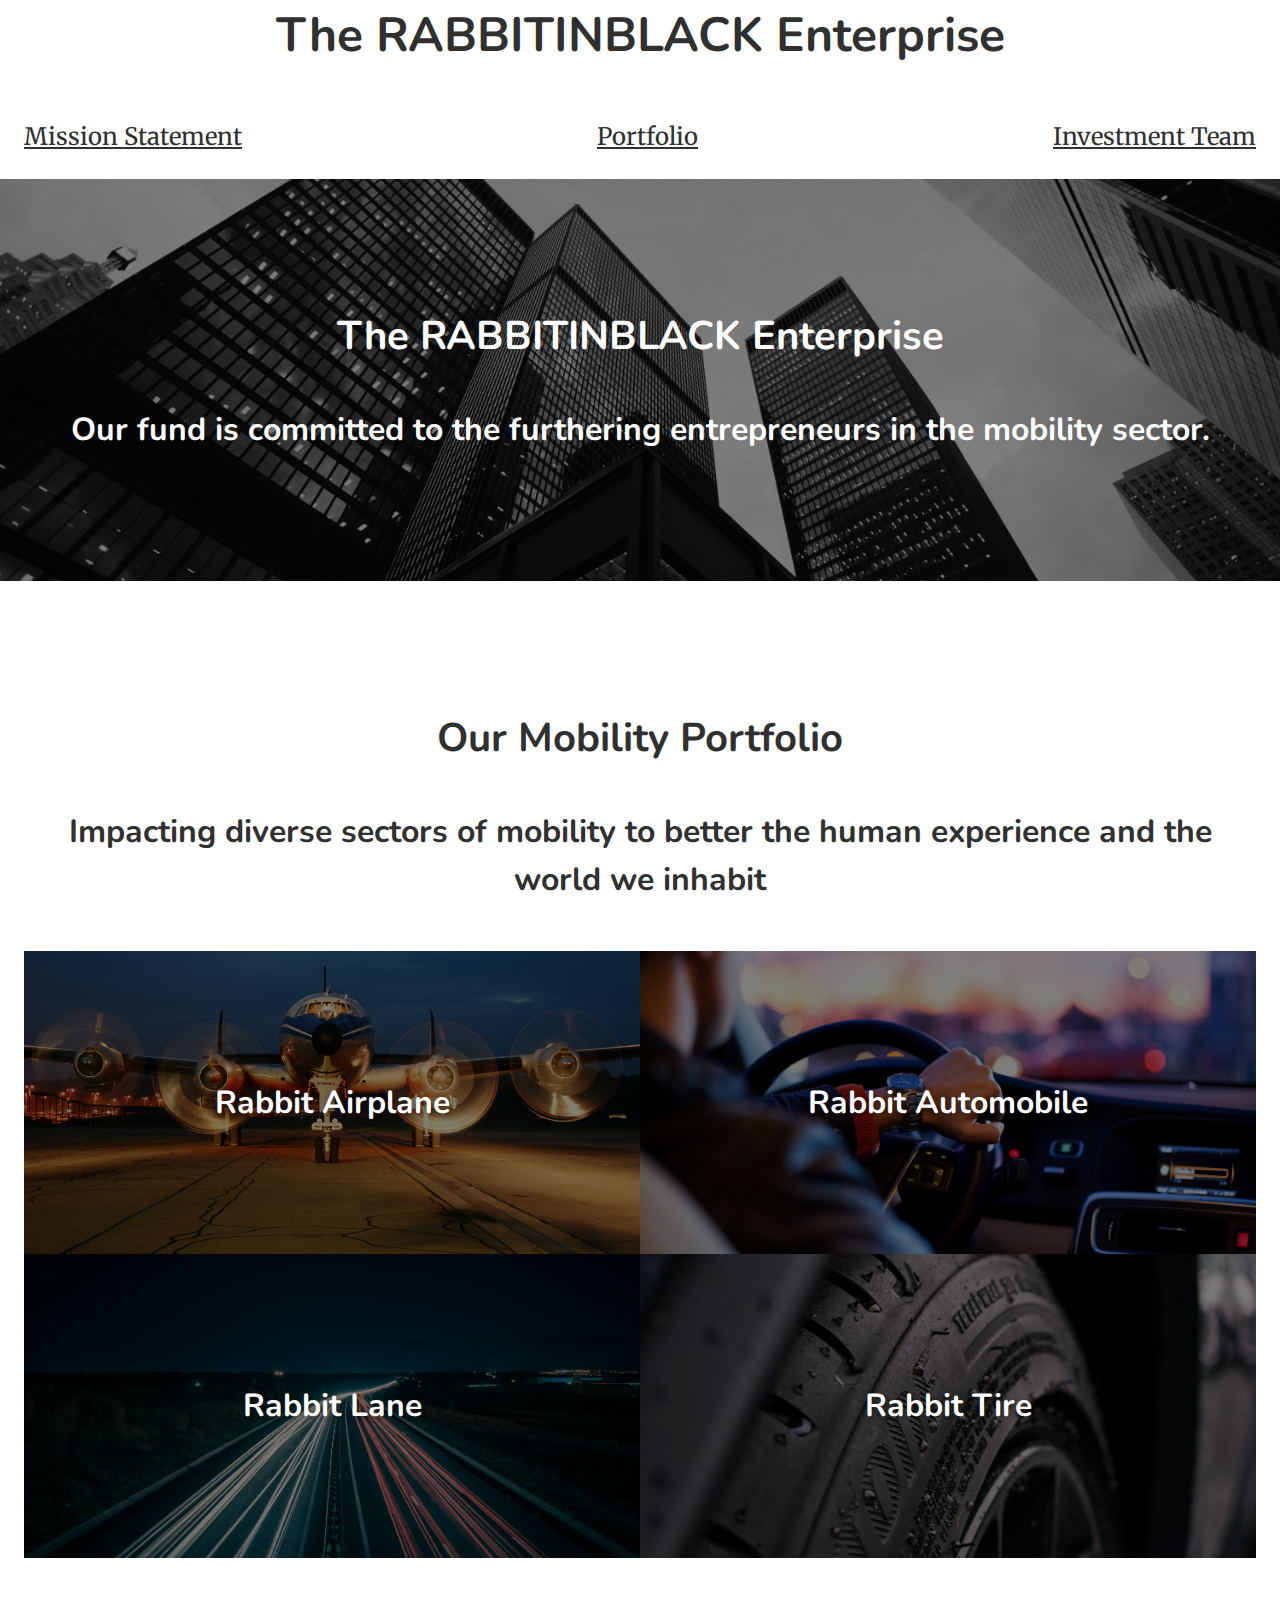
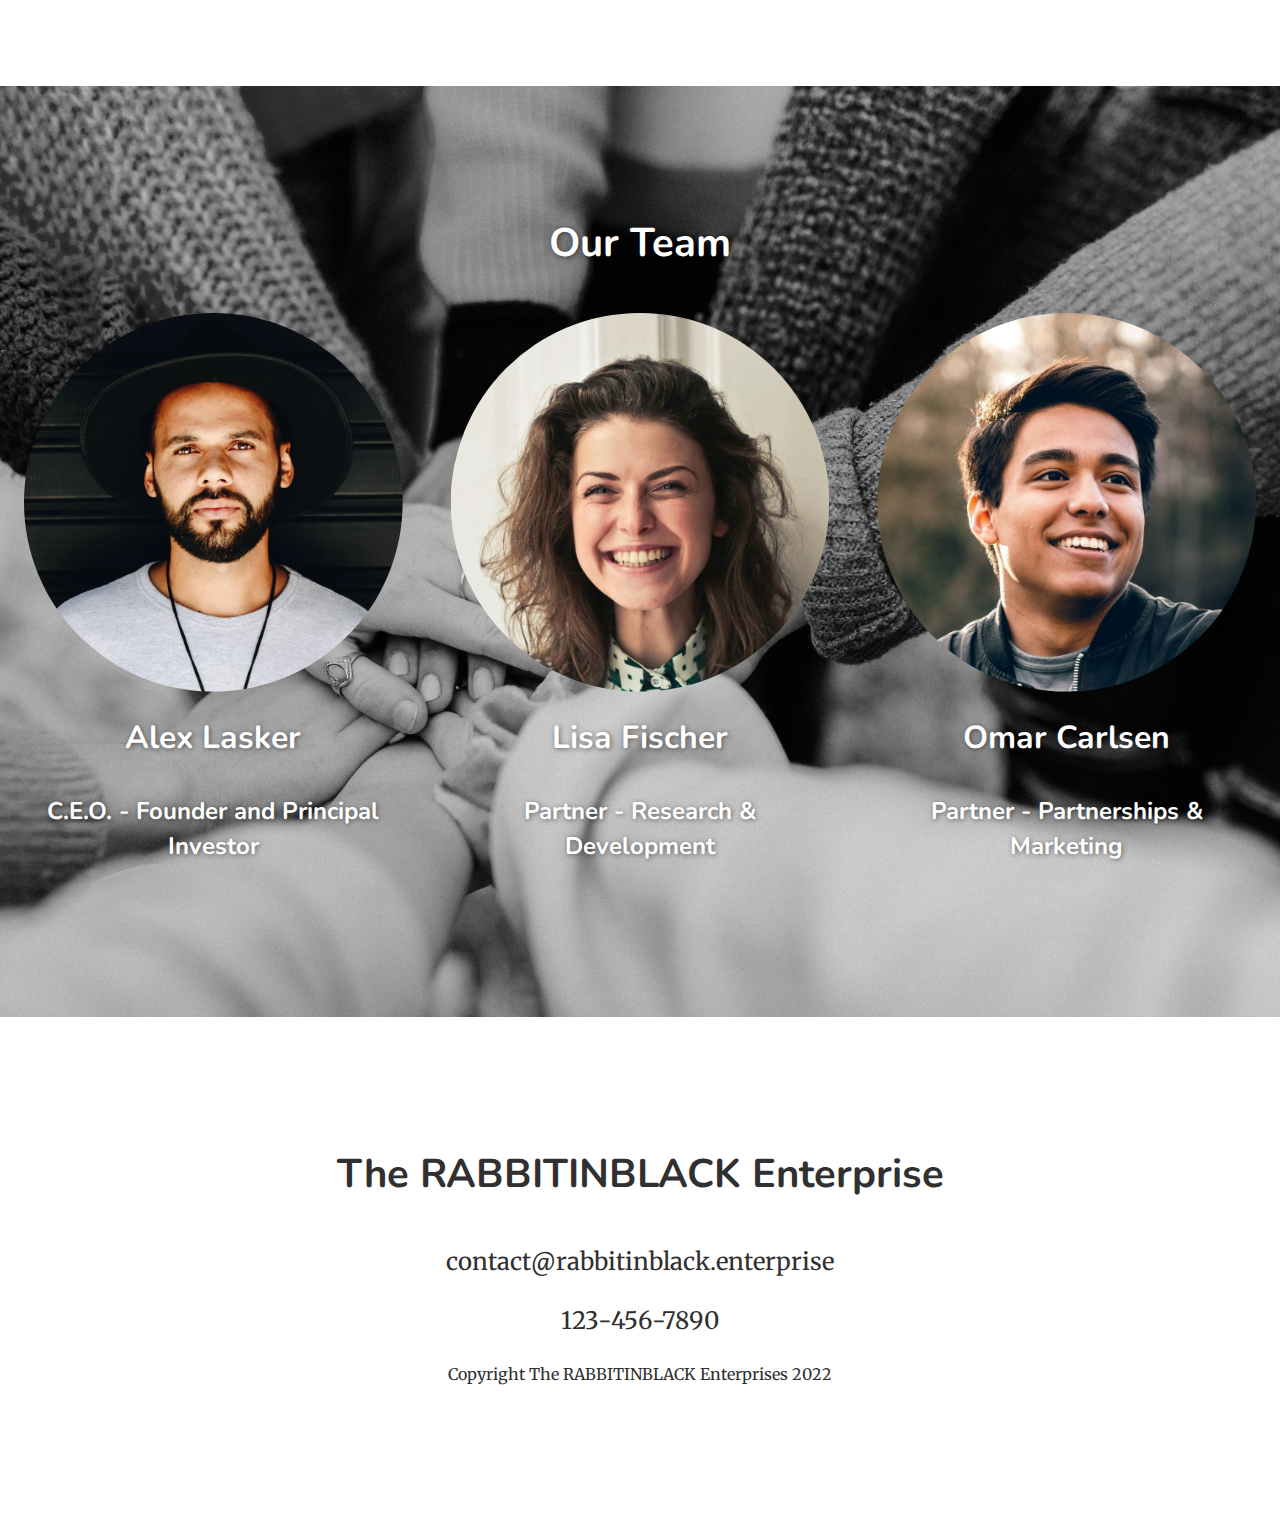
==== codecademy/flexbox-business-site-starting/index.html @ c0f6220d "Add Company Home Page with Flexbox Project" ====
<!DOCTYPE html>
<html lang="en">
<head>
  <meta charset="UTF-8">
  <meta http-equiv="X-UA-Compatible" content="IE=edge">
  <meta name="viewport" content="width=device-width, initial-scale=1.0">
  <title>Company Home Page with Flexbox</title>
  <link rel="shortcut icon" href="favicon.ico" type="image/x-icon">
  <link rel="preconnect" href="https://fonts.googleapis.com">
  <link rel="preconnect" href="https://fonts.gstatic.com" crossorigin>
  <link href="https://fonts.googleapis.com/css2?family=Merriweather:wght@400;700&family=Nunito:wght@400;700&display=swap" rel="stylesheet">
  <link rel="stylesheet" href="./normalize.css">
  <link rel="stylesheet" href="./styles.css">
</head>
<body>
<header class="header container">
  <h1 class="company-name">
    The RABBITINBLACK Enterprise
  </h1>

  <nav class="main-navigation">
    <ul class="menu">
      <li class="menu-item">
        <a href="#mission">
          Mission Statement
        </a>
      </li>

      <li class="menu-item">
        <a href="#portfolio">
          Portfolio
        </a>
      </li>

      <li class="menu-item">
        <a href="#investmentteam">
          Investment Team
        </a>
      </li>
    </ul>
  </nav>
</header>

<main class="main">
  <section id="mission" class="section">
    <img src="./img/banner.webp" alt="Mission Statement Background" class="background">
    <div class="wrapper">
      <h2 class="title">The RABBITINBLACK Enterprise</h2>
      <h3 class="sub-title">Our fund is committed to the furthering entrepreneurs in the mobility sector.</h3>
    </div>
  </section>

  <section id="portfolio" class="section">
    <div class="container">
      <header class="portfolio-header">
        <h2 class="title">Our Mobility Portfolio</h2>
        <h3 class="sub-title">Impacting diverse sectors of mobility to better the human experience and the world we inhabit</h3>
      </header>
      <article class="article">
        <ul class="portfolio-list">
          <li class="portfolio-item">
            <a href="#">
              <img src="./img/airplane.webp" alt="Rabbit Airplane Background" class="background">
              <h3 class="title">Rabbit Airplane</h3>
            </a>
          </li>

          <li class="portfolio-item">
            <a href="#">
              <img src="./img/automobile.webp" alt="Rabbit Automobile Background" class="background">
              <h3 class="title">Rabbit Automobile</h3>
            </a>
          </li>

          <li class="portfolio-item">
            <a href="#">
              <img src="./img/lane.webp" alt="Rabbit Lane Background" class="background">
              <h3 class="title">Rabbit Lane</h3>
            </a>
          </li>

          <li class="portfolio-item">
            <a href="#">
              <img src="./img/tire.webp" alt="Rabbit Tire Background" class="background">
              <h3 class="title">Rabbit Tire</h3>
            </a>
          </li>
        </ul>
      </article>
    </div>
  </section>

  <section id="investmentteam" class="section">
    <img src="./img/team.webp" alt="Investment Team Background" class="background">

    <div class="container">
      <header class="investmentteam-header">
        <h2 class="title">Our Team</h2>
      </header>

      <article class="article">
        <ul class="team-list">
          <li class="team-item">
            <figure class="avatar">
              <img src="./img/avatar-1.webp" alt="Alex Lasker Avatar">
            </figure>
            <h3 class="name">Alex Lasker</h3>
            <h4 class="position">C.E.O. - Founder and Principal Investor</h4>
          </li>

          <li class="team-item">
            <figure class="avatar">
              <img src="./img/avatar-2.webp" alt="Lisa Fischer Avatar">
            </figure>
            <h3 class="name">Lisa Fischer</h3>
            <h4 class="position">Partner - Research & Development</h4>
          </li>

          <li class="team-item">
            <figure class="avatar">
              <img src="./img/avatar-3.webp" alt="Omar Carlsen Avatar">
            </figure>
            <h3 class="name">Omar Carlsen</h3>
            <h4 class="position">Partner - Partnerships & Marketing</h4>
          </li>
        </ul>
      </article>
    </div>
  </section>
</main>

<footer class="footer container">
  <section class="contact">
    <h2 class="title">The RABBITINBLACK Enterprise</h2>
    <p class="email"><a href="mailto:contact@rabbitinblack.enterprise">contact@rabbitinblack.enterprise</a></p>
    <p class="telephone"><a href="tel:1234567890">123-456-7890</a></p>
  </section>

  <section class="copyright">
    <p>Copyright The RABBITINBLACK Enterprises 2022</p>
  </section>
</footer>
</body>
</html>
---- codecademy/flexbox-business-site-starting/styles.css ----
*,
*:before,
*:after {
	box-sizing: border-box;
}

html {
	font-size: 12px;
	scroll-behavior: smooth;
}

body {
	font-family: 'Merriweather', serif;
	font-size: 1rem;
	line-height: 1.48;
	color: rgb(48 48 48);
}

a,
a:visited {
	color: rgb(48 48 48);
}

a:hover {
	color: rgb(48 48 48 / 50%);
}

a:active {
	color: rgb(48 48 48 / 70%);
}

h1,
h2,
h3,
h4,
h5,
h6 {
	font-family: 'Nunito', sans-serif;
	margin-top: 0;
	margin-bottom: 1em;
}

h1 {
	font-size: 3rem;
}

h2 {
	font-size: 2.5rem;
}

h3 {
	font-size: 2rem;
}

h4 {
	font-size: 1.5rem;
}

h5 {
	font-size: 1.25rem;
}

h6 {
	font-size: 1rem;
}

img {
	max-width: 100%;
}

.container {
	position: relative;
	max-width: 1280px;
	padding: 0 24px;
	margin: 0 auto;
}

.background {
	object-fit: cover;
	width: 100%;
	height: 100%;
	position: absolute;
}

.company-name {
	text-align: center;
}

.main-navigation {
	margin-bottom: 24px;
}

.main-navigation > .menu {
	margin: 0;
	padding: 0;
	list-style: none;
	display: flex;
	gap: 24px;
	justify-content: space-between;
	font-size: 1.5rem;
	text-align: center;
}

.section {
	position: relative;
}

#mission .background {
	filter: grayscale(1);
}

#mission .wrapper {
	position: relative;
	width: 100%;
	padding: 128px 24px;
	background: rgb(0 0 0 / 50%);
}

#mission .title,
#mission .sub-title {
	text-align: center;
	color: #FFFFFF;
	margin-top: 0;
	margin-bottom: 0;
}

#mission .title {
	margin-bottom: 1em;
}

#portfolio .container {
	padding-top: 128px;
	padding-bottom: 128px;
}

.portfolio-header {
	text-align: center;
	margin-bottom: 48px;
}

.portfolio-list {
	margin: 0;
	padding: 0;
	list-style: none;
	display: flex;
	flex-direction: row;
	flex-wrap: wrap;
}

.portfolio-list .portfolio-item {
	position: relative;
	flex-basis: 100%;
}

.portfolio-list .portfolio-item a {
	text-decoration: none;
}

.portfolio-list .portfolio-item .title {
	margin: 0;
	padding: 128px 24px;
	position: relative;
	text-align: center;
	background: rgb(0 0 0 / 50%);
	color: #fff;
	transition: all 0.5s ease;
	text-shadow: 1px 1px 5px rgb(0 0 0 / 50%);
}

.portfolio-list .portfolio-item a:hover .title,
.portfolio-list .portfolio-item a:active .title {
	background: rgb(0 0 0 / 25%);
	text-shadow: 0 0 0;
}

#investmentteam {
	color: #FFFFFF;
}

#investmentteam .container {
	padding-top: 128px;
	padding-bottom: 128px;
}

#investmentteam .background {
	filter: grayscale(1);
}

.investmentteam-header {
	text-align: center;
	text-shadow: 1px 1px 5px rgb(0 0 0 / 50%);
}

.team-list {
	margin: 0;
	padding: 0;
	list-style: none;
	display: grid;
	grid-template-columns: 1fr;
	grid-gap: 48px;
}

.team-list .team-item {
	text-align: center;
	text-shadow: 1px 1px 5px rgb(0 0 0 / 50%);
}

.team-list .team-item .avatar {
	margin: 0 0 1em;
}

.team-list .team-item .avatar img {
	object-fit: cover;
	aspect-ratio: 1;
	width: 100%;
	height: 100%;
	clip-path: circle(50%);
}

.footer {
	padding-top: 128px;
	padding-bottom: 128px;
	text-align: center;
}

.footer .email,
.footer .telephone {
	font-size: 1.5rem;
}

.footer .email a,
.footer .telephone a {
	text-decoration: none;
}

@media ( min-width: 768px ) {
	.portfolio-list .portfolio-item {
		flex-basis: 50%;
	}

	.team-list {
		grid-template-columns: repeat(3, 1fr);
	}
}

@media ( min-width: 992px ) {
	html {
		font-size: 16px;
	}
}
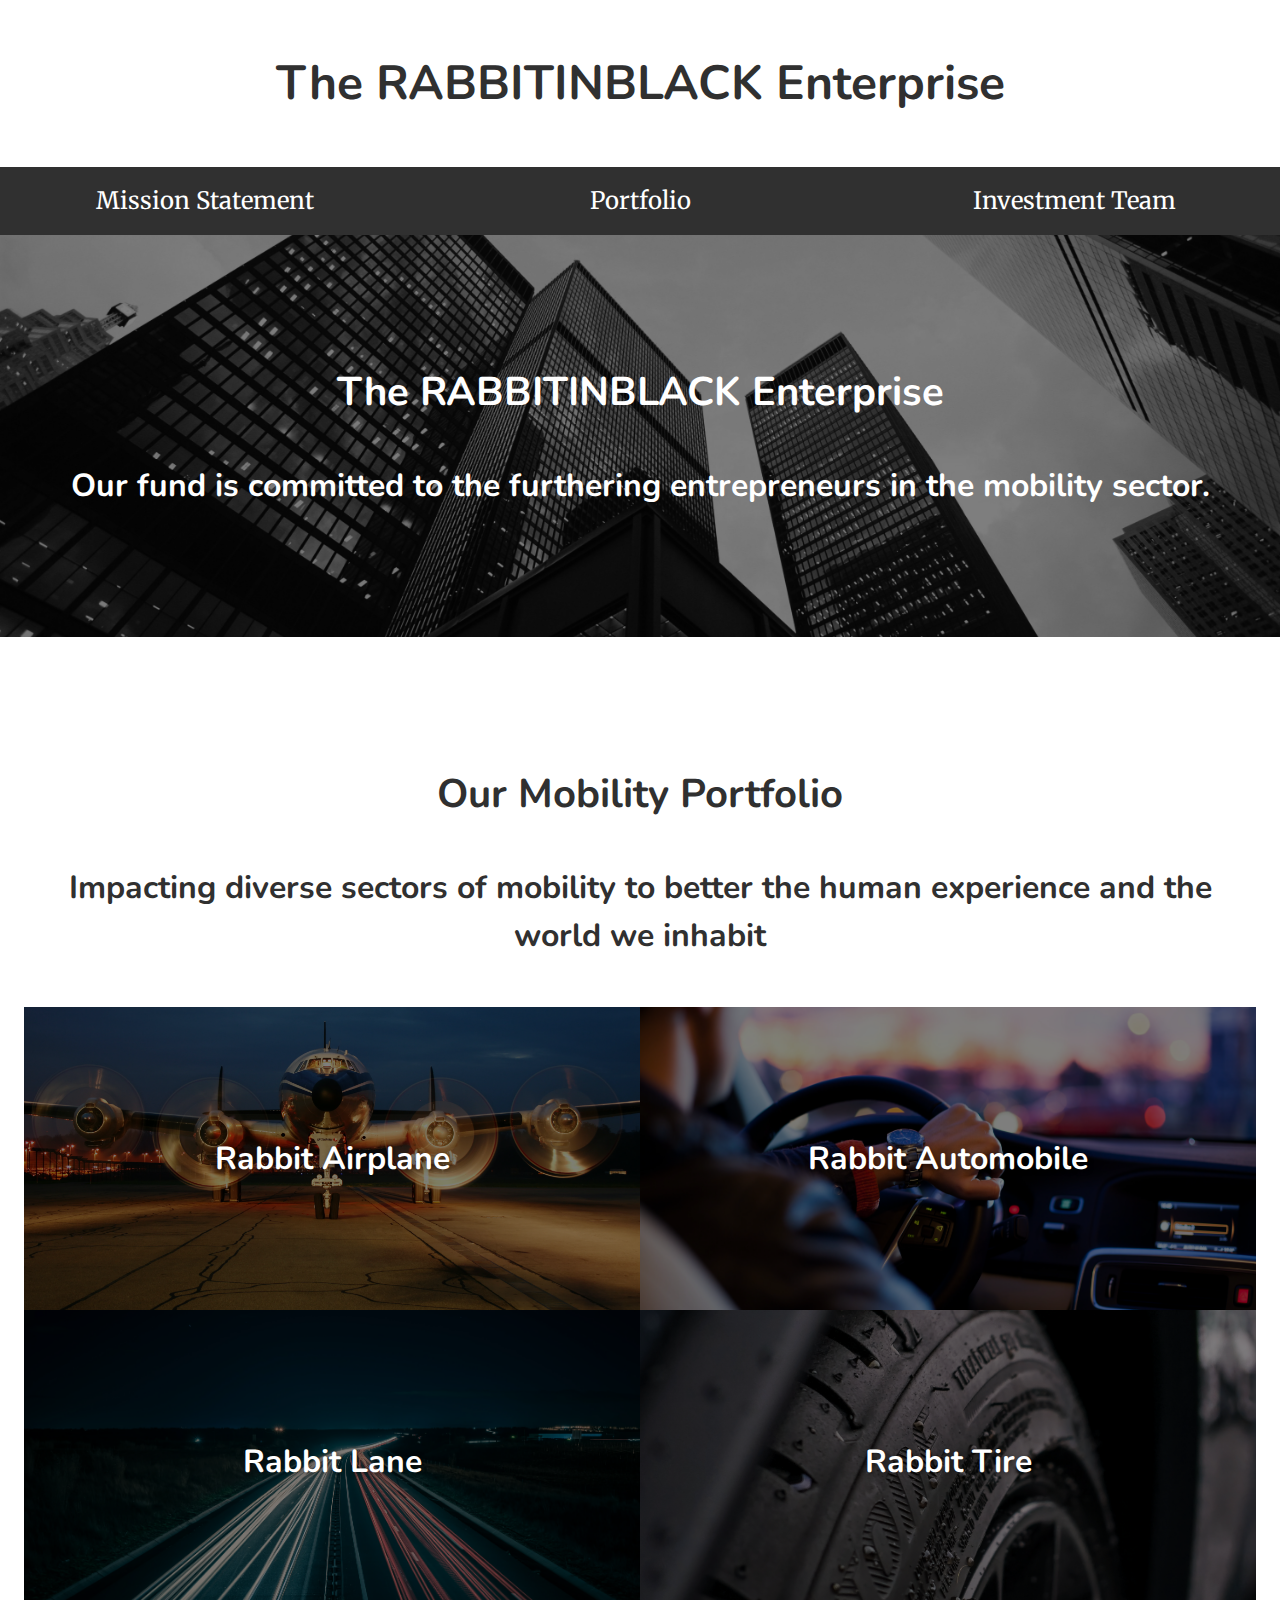
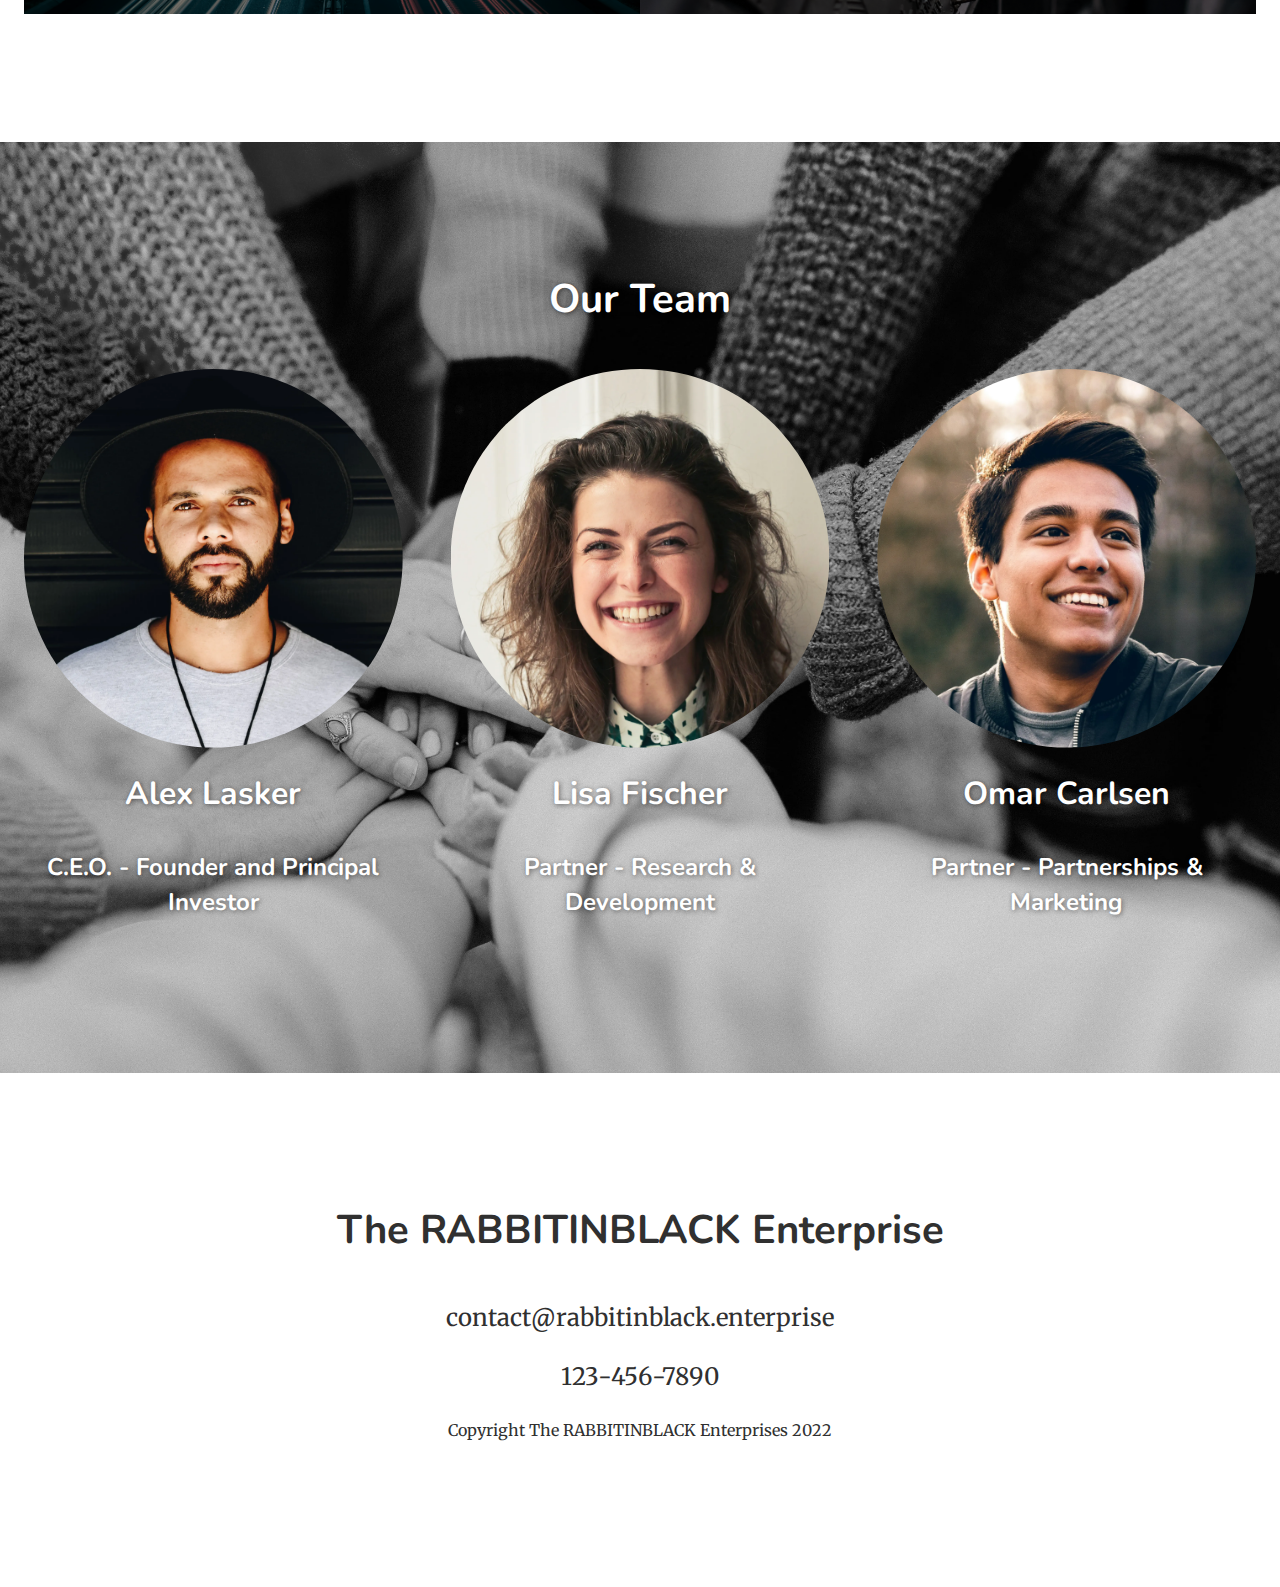
==== commit ef3ce343: "Add Company Home Page with Flexbox Project" ====
--- a/codecademy/flexbox-business-site-starting/index.html
+++ b/codecademy/flexbox-business-site-starting/index.html
@@ -17,29 +17,29 @@
   <h1 class="company-name">
     The RABBITINBLACK Enterprise
   </h1>
+</header>
 
-  <nav class="main-navigation">
-    <ul class="menu">
-      <li class="menu-item">
-        <a href="#mission">
-          Mission Statement
-        </a>
-      </li>
+<nav class="main-navigation">
+  <ul class="menu">
+    <li class="menu-item">
+      <a href="#mission">
+        Mission Statement
+      </a>
+    </li>
 
-      <li class="menu-item">
-        <a href="#portfolio">
-          Portfolio
-        </a>
-      </li>
+    <li class="menu-item">
+      <a href="#portfolio">
+        Portfolio
+      </a>
+    </li>
 
-      <li class="menu-item">
-        <a href="#investmentteam">
-          Investment Team
-        </a>
-      </li>
-    </ul>
-  </nav>
-</header>
+    <li class="menu-item">
+      <a href="#investmentteam">
+        Investment Team
+      </a>
+    </li>
+  </ul>
+</nav>
 
 <main class="main">
   <section id="mission" class="section">
--- a/codecademy/flexbox-business-site-starting/styles.css
+++ b/codecademy/flexbox-business-site-starting/styles.css
@@ -84,10 +84,14 @@
 
 .company-name {
 	text-align: center;
+	margin-top: 1em;
 }
 
 .main-navigation {
-	margin-bottom: 24px;
+	background: rgb(48 48 48);
+	position: sticky;
+	top: 0;
+	z-index: 3;
 }
 
 .main-navigation > .menu {
@@ -101,6 +105,21 @@
 	text-align: center;
 }
 
+.main-navigation > .menu > .menu-item {
+	flex: 1 1 0;
+}
+
+.main-navigation > .menu > .menu-item a {
+	display: block;
+	color: rgb(255 255 255);
+	padding: 16px 8px;
+	text-decoration: none;
+}
+
+.main-navigation > .menu > .menu-item a:hover {
+	background: rgb(255 255 255 / 30%);
+}
+
 .section {
 	position: relative;
 }
